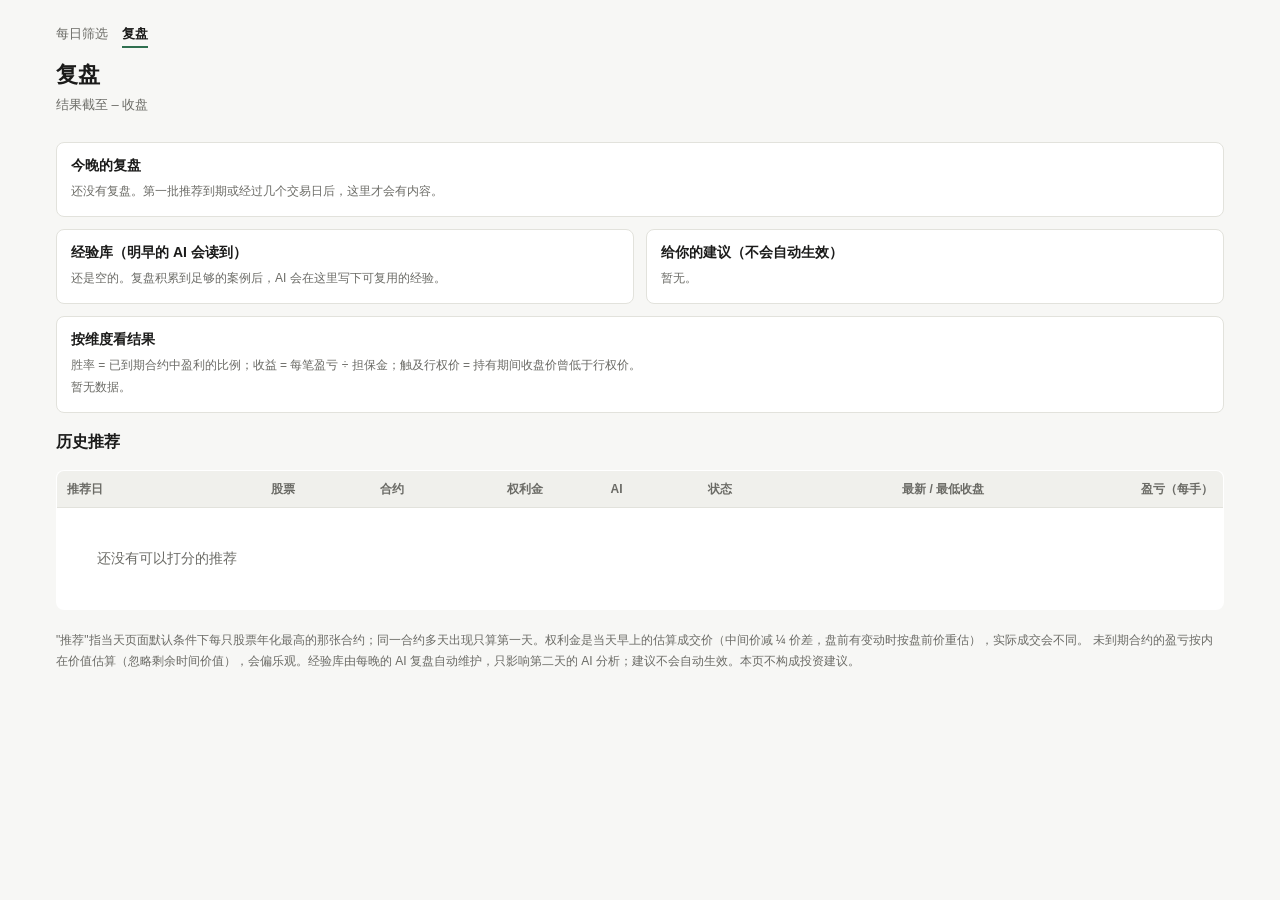
==== site/review.html @ 840d0fed "Nightly self-review (dreaming), outcome tracking, review page; conservative fills, delta-band contra" ====
<!doctype html>
<html lang="zh-CN">
<head>
<meta charset="utf-8">
<meta name="viewport" content="width=device-width, initial-scale=1">
<title>Sell Put 复盘</title>
<link rel="stylesheet" href="style.css">
</head>
<body>
<main>
  <nav class="nav"><a href="./">每日筛选</a><a href="review.html" class="on">复盘</a></nav>
  <h1>复盘</h1>
  <div class="sub" id="sub">加载中…</div>
  <div class="stats" id="stats"></div>
  <div class="card" id="summary"></div>
  <div class="grid2">
    <div class="card" id="lessons"></div>
    <div class="card" id="suggestions"></div>
  </div>
  <div class="card"><h3>按维度看结果</h3><div class="small">胜率 = 已到期合约中盈利的比例；收益 = 每笔盈亏 ÷ 担保金；触及行权价 = 持有期间收盘价曾低于行权价。</div><div id="buckets"></div></div>
  <h3>历史推荐</h3>
  <table class="cards">
    <thead><tr><th>推荐日</th><th>股票</th><th>合约</th><th>权利金</th><th>AI</th><th>状态</th><th>最新 / 最低收盘</th><th>盈亏（每手）</th></tr></thead>
    <tbody id="recs"></tbody>
  </table>
  <footer>
    "推荐"指当天页面默认条件下每只股票年化最高的那张合约；同一合约多天出现只算第一天。权利金是当天早上的估算成交价（中间价减 ¼ 价差，盘前有变动时按盘前价重估），实际成交会不同。
    未到期合约的盈亏按内在价值估算（忽略剩余时间价值），会偏乐观。经验库由每晚的 AI 复盘自动维护，只影响第二天的 AI 分析；建议不会自动生效。本页不构成投资建议。
  </footer>
</main>
<script>
const $ = (id) => document.getElementById(id);
const pct = (x, d = 1) => x == null ? "–" : (x * 100).toFixed(d) + "%";
const usd = (x) => x == null ? "–" : (x < 0 ? "-$" : "$") + Math.abs(x).toFixed(0);
const esc = (s) => String(s ?? "").replace(/[&<>"']/g, (c) => ({ "&": "&amp;", "<": "&lt;", ">": "&gt;", '"': "&quot;", "'": "&#39;" }[c]));
const STATUS = {
  expired_worthless: ["到期作废（赚满）", "pos"], assigned: ["被行权", "neg"],
  otm: ["进行中 · 在行权价上方", ""], below_strike: ["进行中 · 跌破行权价", "neg"], below_breakeven: ["进行中 · 跌破盈亏平衡", "neg"],
};

async function getJson(url) {
  const r = await fetch(url, { cache: "no-store" });
  if (!r.ok) throw new Error(url + " " + r.status);
  return r.json();
}

function render(rv, dr) {
  const o = rv?.overall;
  $("sub").textContent = `结果截至 ${rv?.as_of ?? "–"} 收盘` + (dr?.generated_at ? ` · AI 复盘于 ${dr.generated_at.replace("T", " ")}（美东）` : "");
  $("stats").innerHTML = o ? [
    [o.n, "推荐合约"], [o.closed, "已到期"], [pct(o.win_rate, 0), "胜率"], [pct(o.assigned_rate, 0), "被行权率"],
    [pct(o.avg_return, 2), "平均收益 / 笔"], [pct(o.touched_rate, 0), "曾触及行权价"], [o.open_below_strike, "未到期且在行权价下"],
  ].map(([v, l]) => `<div class="stat"><b>${v}</b><span>${l}</span></div>`).join("") : "";

  const spend = dr?.spend ? `<span class="small">（AI 花费约 $${dr.spend.usd.toFixed(2)}，搜索 ${dr.spend.searches} 次）</span>` : "";
  $("summary").innerHTML = `<h3>今晚的复盘 ${spend}</h3>` +
    (dr?.review_summary ? `<p>${esc(dr.review_summary)}</p>` : `<p class="small">${esc(dr?.error || "还没有复盘。第一批推荐到期或经过几个交易日后，这里才会有内容。")}</p>`);

  const lessons = dr?.lessons || [];
  $("lessons").innerHTML = `<h3>经验库（明早的 AI 会读到）</h3>` + (lessons.length
    ? lessons.map((l) => `<div class="lesson"><span class="tag st-${esc(l.status)}">${esc(l.status)}</span> <span class="small">置信度 ${esc(l.confidence)}</span><div>${esc(l.lesson)}</div><div class="small">依据：${esc(l.evidence)}</div></div>`).join("")
    : `<p class="small">还是空的。复盘积累到足够的案例后，AI 会在这里写下可复用的经验。</p>`);

  const sug = dr?.suggestions || [];
  $("suggestions").innerHTML = `<h3>给你的建议（不会自动生效）</h3>` + (sug.length
    ? `<ul>${sug.map((s) => `<li><span class="tag rd">${esc(s.kind)}</span> ${esc(s.change)}<div class="small">${esc(s.reason)}</div></li>`).join("")}</ul>`
    : `<p class="small">暂无。</p>`);

  const b = rv?.buckets || {};
  $("buckets").innerHTML = Object.entries(b).filter(([, rows]) => rows.length).map(([name, rows]) => `
    <div class="scroll"><table class="mini" style="margin-top:10px"><thead><tr><th>${esc(name)}</th><th>笔数</th><th>已到期</th><th>胜率</th><th>被行权率</th><th>平均收益</th><th>触及行权价</th></tr></thead><tbody>
    ${rows.map((r) => `<tr><td>${esc(r.key)}</td><td>${r.n}</td><td>${r.closed}</td><td>${pct(r.win_rate, 0)}</td><td>${pct(r.assigned_rate, 0)}</td><td>${pct(r.avg_return, 2)}</td><td>${pct(r.touched_rate, 0)}</td></tr>`).join("")}
    </tbody></table></div>`).join("") || `<p class="small">暂无数据。</p>`;

  const recs = rv?.recs || [];
  const cols = ["推荐日", "股票", "合约", "权利金", "AI", "状态", "最新 / 最低收盘", "盈亏（每手）"];
  $("recs").innerHTML = recs.length ? recs.map((r) => {
    const [label, cls] = STATUS[r.status] || [r.status, ""];
    const pnl = r.pnl ?? r.pnl_est;
    const cells = [
      r.date.slice(5), `<span class="tk">${esc(r.ticker)}</span> <span class="small">${esc(r.source)}</span>`,
      `${r.expiry.slice(5)} 到期 · $${r.strike}`, `$${r.premium.toFixed(2)} <span class="small">年化 ${pct(r.annualized, 0)}</span>`,
      r.ai_risk ? `<span class="tag g-${esc(r.ai_grade)}">${esc(r.ai_grade)}</span> <span class="tag r-${esc(r.ai_risk)}">${esc(r.ai_risk)}</span>` : "–",
      `<span class="${cls}">${label}</span>${r.touched_strike && r.status !== "assigned" ? ' <span class="tag earn">曾触及</span>' : ""}`,
      `$${r.last_close} <span class="small">/ $${r.min_close}</span>`,
      `<span class="${pnl > 0 ? "pos" : pnl < 0 ? "neg" : ""}">${usd(pnl)}</span>${r.pnl == null ? ' <span class="small">估</span>' : ""}`,
    ];
    return `<tr class="row">${cells.map((v, i) => `<td data-label="${cols[i]}"><span>${v}</span></td>`).join("")}</tr>`;
  }).join("") : `<tr><td colspan="8" class="empty">还没有可以打分的推荐</td></tr>`;
}

(async () => {
  const [rv, dr] = await Promise.all([getJson("data/review.json").catch(() => null), getJson("data/dream.json").catch(() => null)]);
  render(rv, dr);
})();
</script>
</body>
</html>
---- site/style.css ----
:root {
  --bg: #f7f7f5; --surface: #ffffff; --surface-2: #f0f0ec; --text: #1b1b1a; --muted: #6b6b66;
  --border: #e2e2dc; --accent: #2f6f4f; --accent-soft: #e3efe8;
  --warn: #9a5b00; --warn-soft: #fbefd9; --bad: #a33a2b; --bad-soft: #f8e1dd; --good: #2f6f4f; --good-soft: #e3efe8;
}
@media (prefers-color-scheme: dark) {
  :root:not([data-theme="light"]) {
    --bg: #141413; --surface: #1d1d1b; --surface-2: #262624; --text: #ecece8; --muted: #9a9a93;
    --border: #33332f; --accent: #7cc49b; --accent-soft: #1f3328;
    --warn: #f0b45c; --warn-soft: #3a2c14; --bad: #ef8a7a; --bad-soft: #3d1f1a; --good: #7cc49b; --good-soft: #1f3328;
  }
}
* { box-sizing: border-box; }
body { margin: 0; background: var(--bg); color: var(--text); font: 14px/1.5 -apple-system, BlinkMacSystemFont, "PingFang SC", "Segoe UI", "Microsoft YaHei", sans-serif; }
main { max-width: 1200px; margin: 0 auto; padding: 24px 16px 48px; }
h1 { font-size: 22px; margin: 0 0 4px; }
.sub { color: var(--muted); font-size: 13px; }
.stats { display: flex; gap: 8px; flex-wrap: wrap; margin: 14px 0; }
.stat { background: var(--surface); border: 1px solid var(--border); border-radius: 8px; padding: 8px 12px; }
.stat b { display: block; font-size: 18px; font-variant-numeric: tabular-nums; }
.stat span { color: var(--muted); font-size: 12px; }
.controls { display: flex; gap: 12px; flex-wrap: wrap; align-items: center; background: var(--surface); border: 1px solid var(--border); border-radius: 8px; padding: 10px 12px; margin-bottom: 12px; }
.controls label { display: flex; gap: 6px; align-items: center; color: var(--muted); font-size: 13px; }
input.num { width: 58px; background: var(--surface-2); color: var(--text); border: 1px solid var(--border); border-radius: 6px; padding: 3px 6px; font: inherit; }
input.num.wide { width: 84px; }
button { background: var(--surface-2); color: var(--text); border: 1px solid var(--border); border-radius: 6px; padding: 4px 10px; font: inherit; cursor: pointer; }
select { background: var(--surface-2); color: var(--text); border: 1px solid var(--border); border-radius: 6px; padding: 4px 6px; font: inherit; }
.notice { background: var(--warn-soft); color: var(--warn); border-radius: 8px; padding: 8px 12px; margin-bottom: 12px; font-size: 13px; }
table { width: 100%; border-collapse: collapse; background: var(--surface); border: 1px solid var(--border); border-radius: 8px; overflow: hidden; }
th, td { padding: 9px 10px; text-align: right; border-bottom: 1px solid var(--border); white-space: nowrap; font-variant-numeric: tabular-nums; }
th { font-size: 12px; color: var(--muted); font-weight: 600; background: var(--surface-2); cursor: pointer; user-select: none; }
th:first-child, td:first-child { text-align: left; }
th.sorted::after { content: " ▾"; }
tr.row { cursor: pointer; }
tr.row:hover { background: var(--surface-2); }
.tk { font-weight: 700; }
.nm { color: var(--muted); font-size: 12px; max-width: 180px; overflow: hidden; text-overflow: ellipsis; display: block; }
.small { color: var(--muted); font-size: 12px; }
.ann { font-weight: 700; color: var(--accent); }
.tag { display: inline-block; border-radius: 999px; padding: 1px 8px; font-size: 12px; font-weight: 600; }
.r-低 { background: var(--good-soft); color: var(--good); }
.r-中 { background: var(--warn-soft); color: var(--warn); }
.r-高 { background: var(--bad-soft); color: var(--bad); }
.g-A { background: var(--good-soft); color: var(--good); }
.g-B { background: var(--surface-2); color: var(--text); border: 1px solid var(--border); }
.g-C { background: var(--bad-soft); color: var(--bad); }
.earn { background: var(--warn-soft); color: var(--warn); }
.gap-down { background: var(--bad-soft); color: var(--bad); }
.gap-up { background: var(--good-soft); color: var(--good); }
tr.detail td { white-space: normal; text-align: left; background: var(--surface-2); padding: 14px 16px; }
.detail-grid { display: grid; grid-template-columns: 1.4fr 1fr; gap: 18px; }
.detail h4 { margin: 0 0 6px; font-size: 13px; }
.detail ul { margin: 4px 0 10px; padding-left: 18px; }
.chips { display: flex; flex-wrap: wrap; gap: 6px; margin-bottom: 10px; }
.chip { background: var(--surface); border: 1px solid var(--border); border-radius: 6px; padding: 2px 8px; font-size: 12px; }
.mini { width: 100%; border: none; background: transparent; }
.mini th, .mini td { padding: 4px 6px; font-size: 12px; background: transparent; cursor: default; white-space: nowrap; }
.empty { text-align: center; color: var(--muted); padding: 40px; }
.rd { background: var(--accent-soft); color: var(--accent); margin-left: 6px; font-weight: 600; }
#reddit { margin-top: 18px; background: var(--surface); border: 1px solid var(--border); border-radius: 8px; padding: 12px 14px; }
#reddit h3 { margin: 0 0 4px; font-size: 14px; }
#reddit .chips { margin: 8px 0 0; }
.src { padding-left: 18px; font-size: 13px; }
.src a { color: var(--accent); }
.chip.in { border-color: var(--accent); color: var(--accent); font-weight: 600; }
.chip .why { color: var(--muted); }
footer { color: var(--muted); font-size: 12px; margin-top: 20px; line-height: 1.7; }
.scroll { overflow-x: auto; }
@media (max-width: 760px) {
  table.cards > thead { display: none; }
  table.cards, table.cards > tbody, table.cards > tbody > tr, table.cards > tbody > tr > td { display: block; width: 100%; }
  table.cards { border: none; background: transparent; }
  tr.row { background: var(--surface); border: 1px solid var(--border); border-radius: 8px; margin-top: 10px; padding: 6px 0; }
  table.cards tr.row > td { display: flex; justify-content: space-between; border: none; padding: 3px 12px; white-space: normal; }
  tr.row > td::before { content: attr(data-label); color: var(--muted); font-size: 12px; }
  tr.row > td > span { text-align: right; }
  tr.row > td:first-child { display: block; padding-bottom: 6px; }
  tr.row > td:first-child > span { text-align: left; }
  tr.row > td:first-child::before { content: none; }
  tr.detail > td { border: 1px solid var(--border); border-top: none; border-radius: 0 0 8px 8px; margin-top: -4px; }
  .detail-grid { grid-template-columns: 1fr; }
  .nm { max-width: none; }
}
.nav { display: flex; gap: 14px; margin-bottom: 10px; font-size: 13px; }
.nav a { color: var(--muted); text-decoration: none; padding-bottom: 2px; }
.nav a.on { color: var(--text); font-weight: 600; border-bottom: 2px solid var(--accent); }
.card { background: var(--surface); border: 1px solid var(--border); border-radius: 8px; padding: 12px 14px; margin-bottom: 12px; }
.card h3 { margin: 0 0 6px; font-size: 14px; }
.card p { margin: 4px 0; }
.lesson { padding: 6px 0; border-bottom: 1px solid var(--border); }
.lesson:last-child { border-bottom: none; }
.st-已验证 { background: var(--good-soft); color: var(--good); }
.st-假设 { background: var(--warn-soft); color: var(--warn); }
.st-已推翻 { background: var(--bad-soft); color: var(--bad); }
.pos { color: var(--good); font-weight: 600; }
.neg { color: var(--bad); font-weight: 600; }
.grid2 { display: grid; grid-template-columns: repeat(auto-fit, minmax(320px, 1fr)); gap: 12px; }
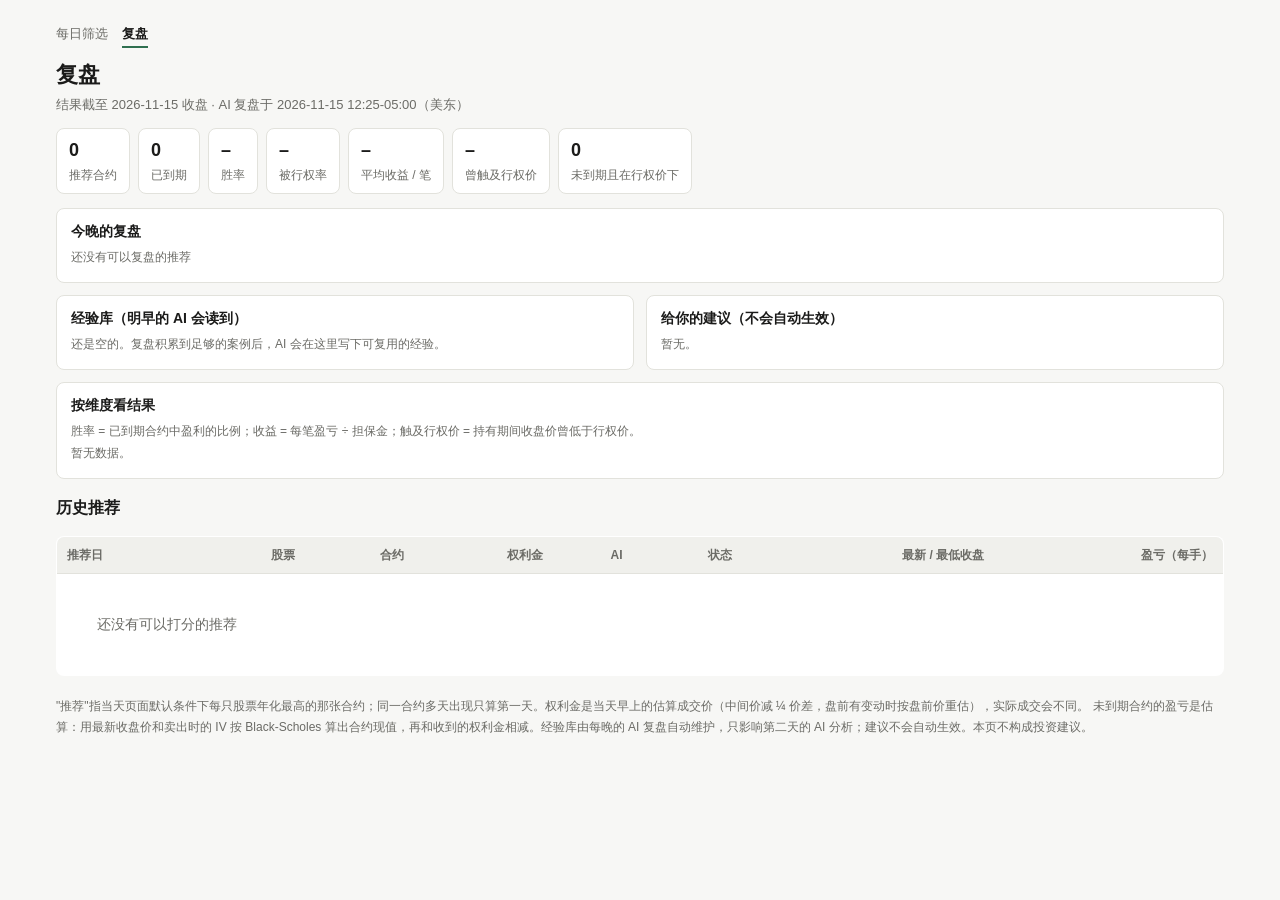
==== commit 2f7ea630: "Survive late/missing GitHub cron: time-window and closed-session dedup in code, external trigger wit" ====
--- a/site/review.html
+++ b/site/review.html
@@ -25,7 +25,7 @@
   </table>
   <footer>
     "推荐"指当天页面默认条件下每只股票年化最高的那张合约；同一合约多天出现只算第一天。权利金是当天早上的估算成交价（中间价减 ¼ 价差，盘前有变动时按盘前价重估），实际成交会不同。
-    未到期合约的盈亏按内在价值估算（忽略剩余时间价值），会偏乐观。经验库由每晚的 AI 复盘自动维护，只影响第二天的 AI 分析；建议不会自动生效。本页不构成投资建议。
+    未到期合约的盈亏是估算：用最新收盘价和卖出时的 IV 按 Black-Scholes 算出合约现值，再和收到的权利金相减。经验库由每晚的 AI 复盘自动维护，只影响第二天的 AI 分析；建议不会自动生效。本页不构成投资建议。
   </footer>
 </main>
 <script>
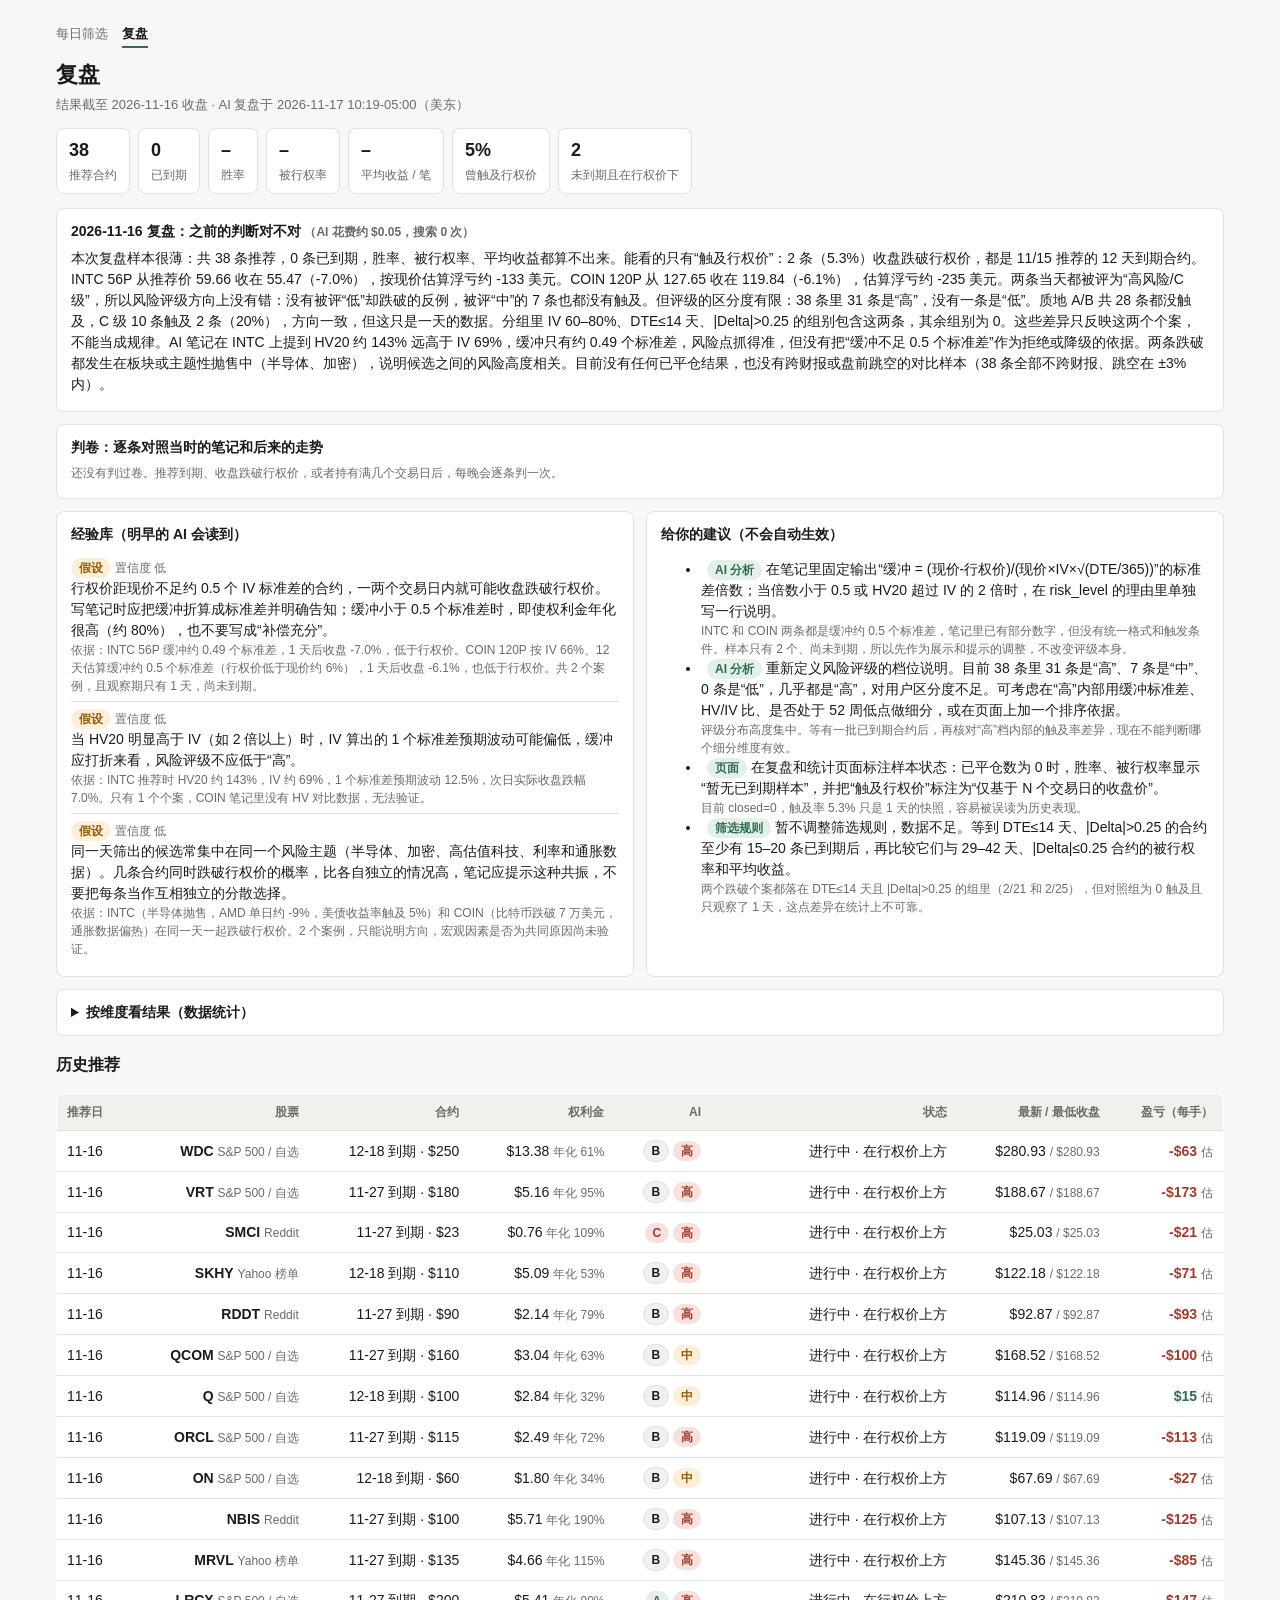
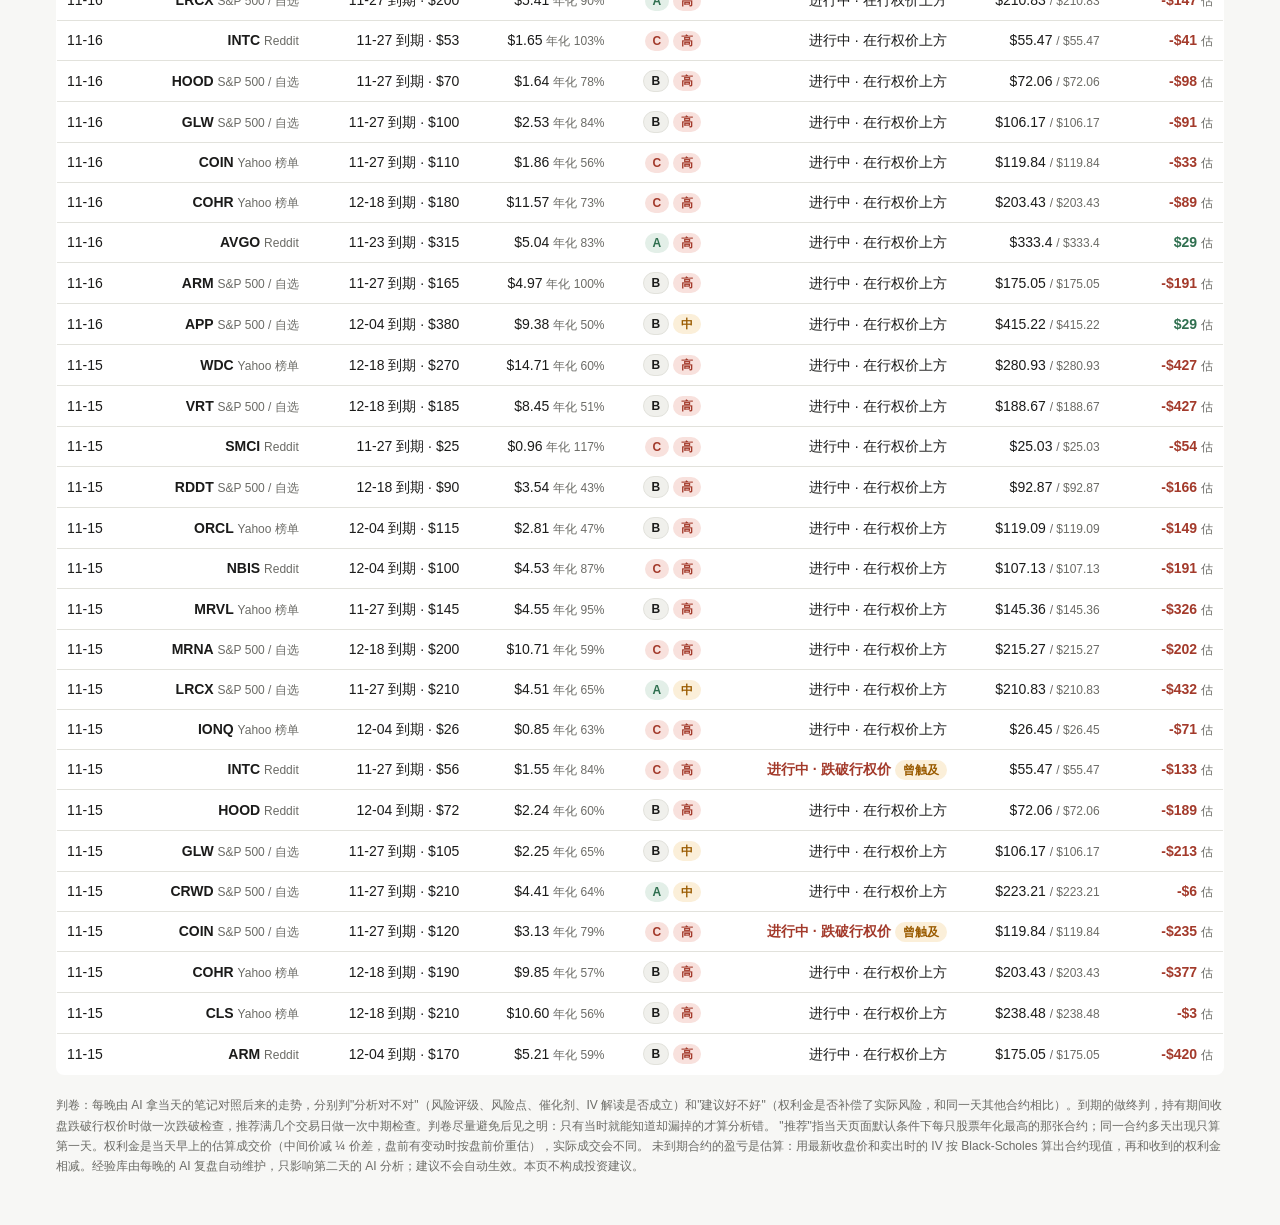
==== commit 217be60e: "Nightly review grades past notes: was the analysis right, was the contract a good sell; feed a ticke" ====
--- a/site/review.html
+++ b/site/review.html
@@ -13,17 +13,19 @@
   <div class="sub" id="sub">加载中…</div>
   <div class="stats" id="stats"></div>
   <div class="card" id="summary"></div>
+  <div class="card" id="grades"></div>
   <div class="grid2">
     <div class="card" id="lessons"></div>
     <div class="card" id="suggestions"></div>
   </div>
-  <div class="card"><h3>按维度看结果</h3><div class="small">胜率 = 已到期合约中盈利的比例；收益 = 每笔盈亏 ÷ 担保金；触及行权价 = 持有期间收盘价曾低于行权价。</div><div id="buckets"></div></div>
+  <details class="card"><summary><h3>按维度看结果（数据统计）</h3></summary><div class="small">胜率 = 已到期合约中盈利的比例；收益 = 每笔盈亏 ÷ 担保金；触及行权价 = 持有期间收盘价曾低于行权价。</div><div id="buckets"></div></details>
   <h3>历史推荐</h3>
   <table class="cards">
     <thead><tr><th>推荐日</th><th>股票</th><th>合约</th><th>权利金</th><th>AI</th><th>状态</th><th>最新 / 最低收盘</th><th>盈亏（每手）</th></tr></thead>
     <tbody id="recs"></tbody>
   </table>
   <footer>
+    判卷：每晚由 AI 拿当天的笔记对照后来的走势，分别判"分析对不对"（风险评级、风险点、催化剂、IV 解读是否成立）和"建议好不好"（权利金是否补偿了实际风险，和同一天其他合约相比）。到期的做终判，持有期间收盘跌破行权价时做一次跌破检查，推荐满几个交易日做一次中期检查。判卷尽量避免后见之明：只有当时就能知道却漏掉的才算分析错。
     "推荐"指当天页面默认条件下每只股票年化最高的那张合约；同一合约多天出现只算第一天。权利金是当天早上的估算成交价（中间价减 ¼ 价差，盘前有变动时按盘前价重估），实际成交会不同。
     未到期合约的盈亏是估算：用最新收盘价和卖出时的 IV 按 Black-Scholes 算出合约现值，再和收到的权利金相减。经验库由每晚的 AI 复盘自动维护，只影响第二天的 AI 分析；建议不会自动生效。本页不构成投资建议。
   </footer>
@@ -44,7 +46,39 @@
   return r.json();
 }
 
-function render(rv, dr) {
+const STAGE = { final: "到期终判", stress: "跌破检查", mid: "中期检查" };
+const ORDER = { "错": 0, "部分对": 1, "对": 2, "待定": 3 };
+let showAllGrades = false;
+
+function renderGrades(grades, sb, night) {
+  // one line per contract: its most recent grade
+  const latest = Object.values(Object.fromEntries(grades.map((g) => [g.contract, g])))
+    .sort((a, b) => b.graded_on.localeCompare(a.graded_on) || ORDER[a.verdict] - ORDER[b.verdict] || a.ticker.localeCompare(b.ticker));
+  const row = (label, t) => t?.n ? `<tr><td>${label}</td><td>${t.n}</td>${["对", "部分对", "错", "待定"].map((v) => `<td>${t.verdict[v]}</td>`).join("")}${["好", "一般", "差", "待定"].map((c) => `<td>${t.call[c]}</td>`).join("")}</tr>` : "";
+  const table = sb?.all?.n ? `<div class="scroll"><table class="mini"><thead><tr><th></th><th>条数</th><th>分析对</th><th>部分对</th><th>错</th><th>待定</th><th>建议好</th><th>一般</th><th>差</th><th>待定</th></tr></thead><tbody>
+    ${row("全部", sb.all)}${row("已到期", sb.final)}${["低", "中", "高"].map((k) => row(`当天评${k}风险`, sb.by_risk[k])).join("")}
+    </tbody></table></div>` : "";
+  const shown = showAllGrades ? latest : latest.slice(0, 20);
+  const item = (g) => {
+    const pnl = g.pnl == null ? "" : ` · <span class="${g.pnl > 0 ? "pos" : g.pnl < 0 ? "neg" : ""}">${usd(g.pnl)}</span>${g.pnl_final ? "" : '<span class="small"> 估</span>'}`;
+    const isNew = g.graded_on === night ? ' <span class="tag rd">今晚</span>' : "";
+    return `<div class="lesson">
+      <div><span class="tag v-${esc(g.verdict)}">分析 ${esc(g.verdict)}</span> <span class="tag c-${esc(g.call)}">建议 ${esc(g.call)}</span>
+        <span class="tk">${esc(g.ticker)}</span> <span class="small">${g.date.slice(5)} 推荐 · ${g.expiry.slice(5)} 到期 $${g.strike}P · 当天评${esc(g.ai_risk ?? "–")}风险 · ${STAGE[g.stage] ?? esc(g.stage)}</span>${pnl}${isNew}</div>
+      <div><b>当时说：</b>${esc(g.claim)}</div>
+      <div><b>后来：</b>${esc(g.outcome)}</div>
+      ${g.right && g.right !== "无" ? `<div class="small"><b class="pos">✓</b> ${esc(g.right)}</div>` : ""}
+      ${g.wrong && g.wrong !== "无" ? `<div class="small"><b class="neg">✗</b> ${esc(g.wrong)}${g.knowable ? ' <span class="tag earn">当时可知</span>' : ""}</div>` : ""}
+    </div>`;
+  };
+  $("grades").innerHTML = `<h3>判卷：逐条对照当时的笔记和后来的走势</h3>` + (latest.length
+    ? table + shown.map(item).join("") + (latest.length > 20 ? `<button id="moreGrades">${showAllGrades ? "收起" : `显示全部 ${latest.length} 条`}</button>` : "")
+    : `<p class="small">还没有判过卷。推荐到期、收盘跌破行权价，或者持有满几个交易日后，每晚会逐条判一次。</p>`);
+  const more = $("moreGrades");
+  if (more) more.onclick = () => { showAllGrades = !showAllGrades; renderGrades(grades, sb, night); };
+}
+
+function render(rv, dr, grades) {
   const o = rv?.overall;
   $("sub").textContent = `结果截至 ${rv?.as_of ?? "–"} 收盘` + (dr?.generated_at ? ` · AI 复盘于 ${dr.generated_at.replace("T", " ")}（美东）` : "");
   $("stats").innerHTML = o ? [
@@ -53,8 +87,12 @@
   ].map(([v, l]) => `<div class="stat"><b>${v}</b><span>${l}</span></div>`).join("") : "";
 
   const spend = dr?.spend ? `<span class="small">（AI 花费约 $${dr.spend.usd.toFixed(2)}，搜索 ${dr.spend.searches} 次）</span>` : "";
-  $("summary").innerHTML = `<h3>今晚的复盘 ${spend}</h3>` +
-    (dr?.review_summary ? `<p>${esc(dr.review_summary)}</p>` : `<p class="small">${esc(dr?.error || "还没有复盘。第一批推荐到期或经过几个交易日后，这里才会有内容。")}</p>`);
+  $("summary").innerHTML = `<h3>${esc(dr?.date ?? "")} 复盘：之前的判断对不对 ${spend}</h3>` +
+    (dr?.review_summary ? `<p>${esc(dr.review_summary)}</p>` : "") +
+    (dr?.error ? `<p class="small">${esc(dr.error)}</p>` : "") +
+    (!dr?.review_summary && !dr?.error ? `<p class="small">还没有复盘。推荐到期、跌破行权价或持有几个交易日后，这里才会有内容。</p>` : "");
+
+  renderGrades(grades || [], dr?.scoreboard, dr?.date);
 
   const lessons = dr?.lessons || [];
   $("lessons").innerHTML = `<h3>经验库（明早的 AI 会读到）</h3>` + (lessons.length
@@ -90,8 +128,8 @@
 }
 
 (async () => {
-  const [rv, dr] = await Promise.all([getJson("data/review.json").catch(() => null), getJson("data/dream.json").catch(() => null)]);
-  render(rv, dr);
+  const [rv, dr, grades] = await Promise.all(["review", "dream", "grades"].map((f) => getJson(`data/${f}.json`).catch(() => null)));
+  render(rv, dr, grades);
 })();
 </script>
 </body>
--- a/site/style.css
+++ b/site/style.css
@@ -92,6 +92,14 @@
 .st-已验证 { background: var(--good-soft); color: var(--good); }
 .st-假设 { background: var(--warn-soft); color: var(--warn); }
 .st-已推翻 { background: var(--bad-soft); color: var(--bad); }
+.v-对, .c-好 { background: var(--good-soft); color: var(--good); }
+.v-部分对, .c-一般 { background: var(--warn-soft); color: var(--warn); }
+.v-错, .c-差 { background: var(--bad-soft); color: var(--bad); }
+.v-待定, .c-待定 { background: var(--surface-2); color: var(--muted); border: 1px solid var(--border); }
+#grades .lesson > div { margin: 2px 0; }
+#grades .mini { margin-bottom: 8px; }
+details.card > summary { cursor: pointer; }
+details.card > summary h3 { display: inline; }
 .pos { color: var(--good); font-weight: 600; }
 .neg { color: var(--bad); font-weight: 600; }
 .grid2 { display: grid; grid-template-columns: repeat(auto-fit, minmax(320px, 1fr)); gap: 12px; }
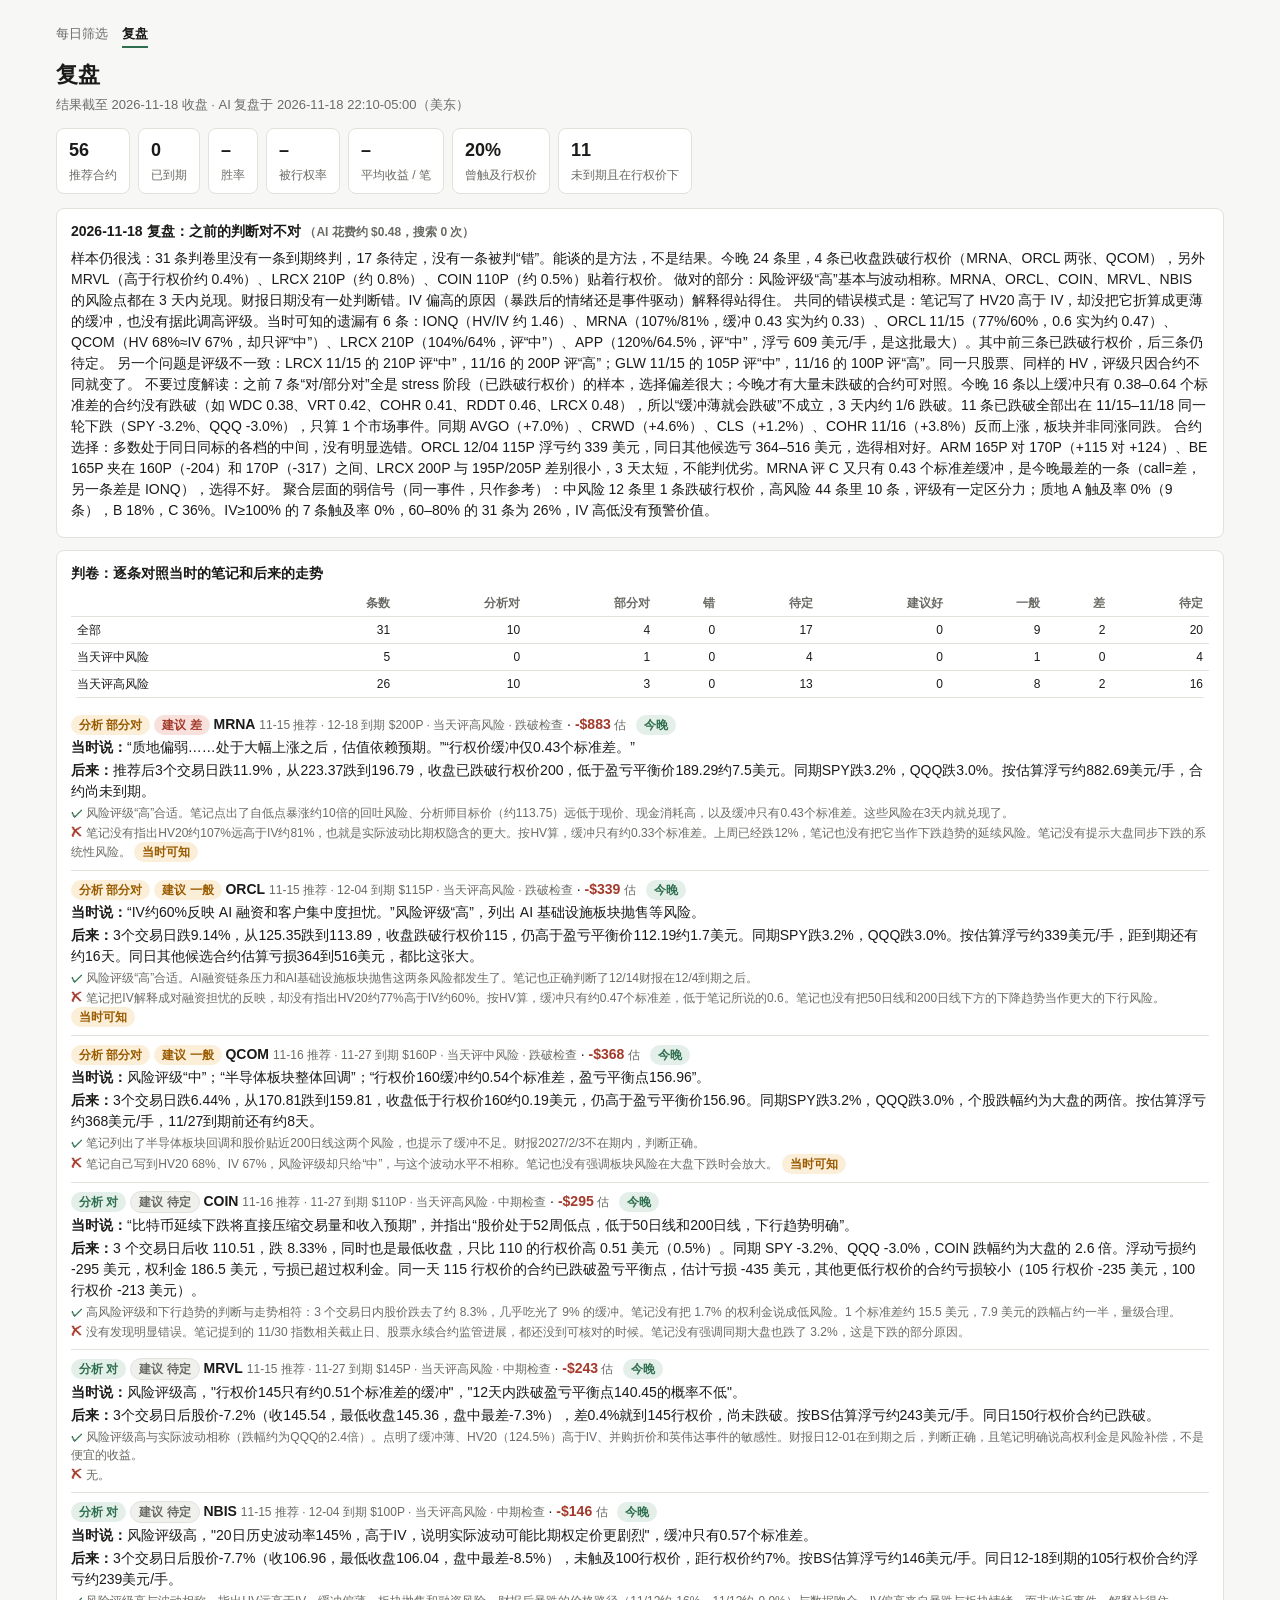
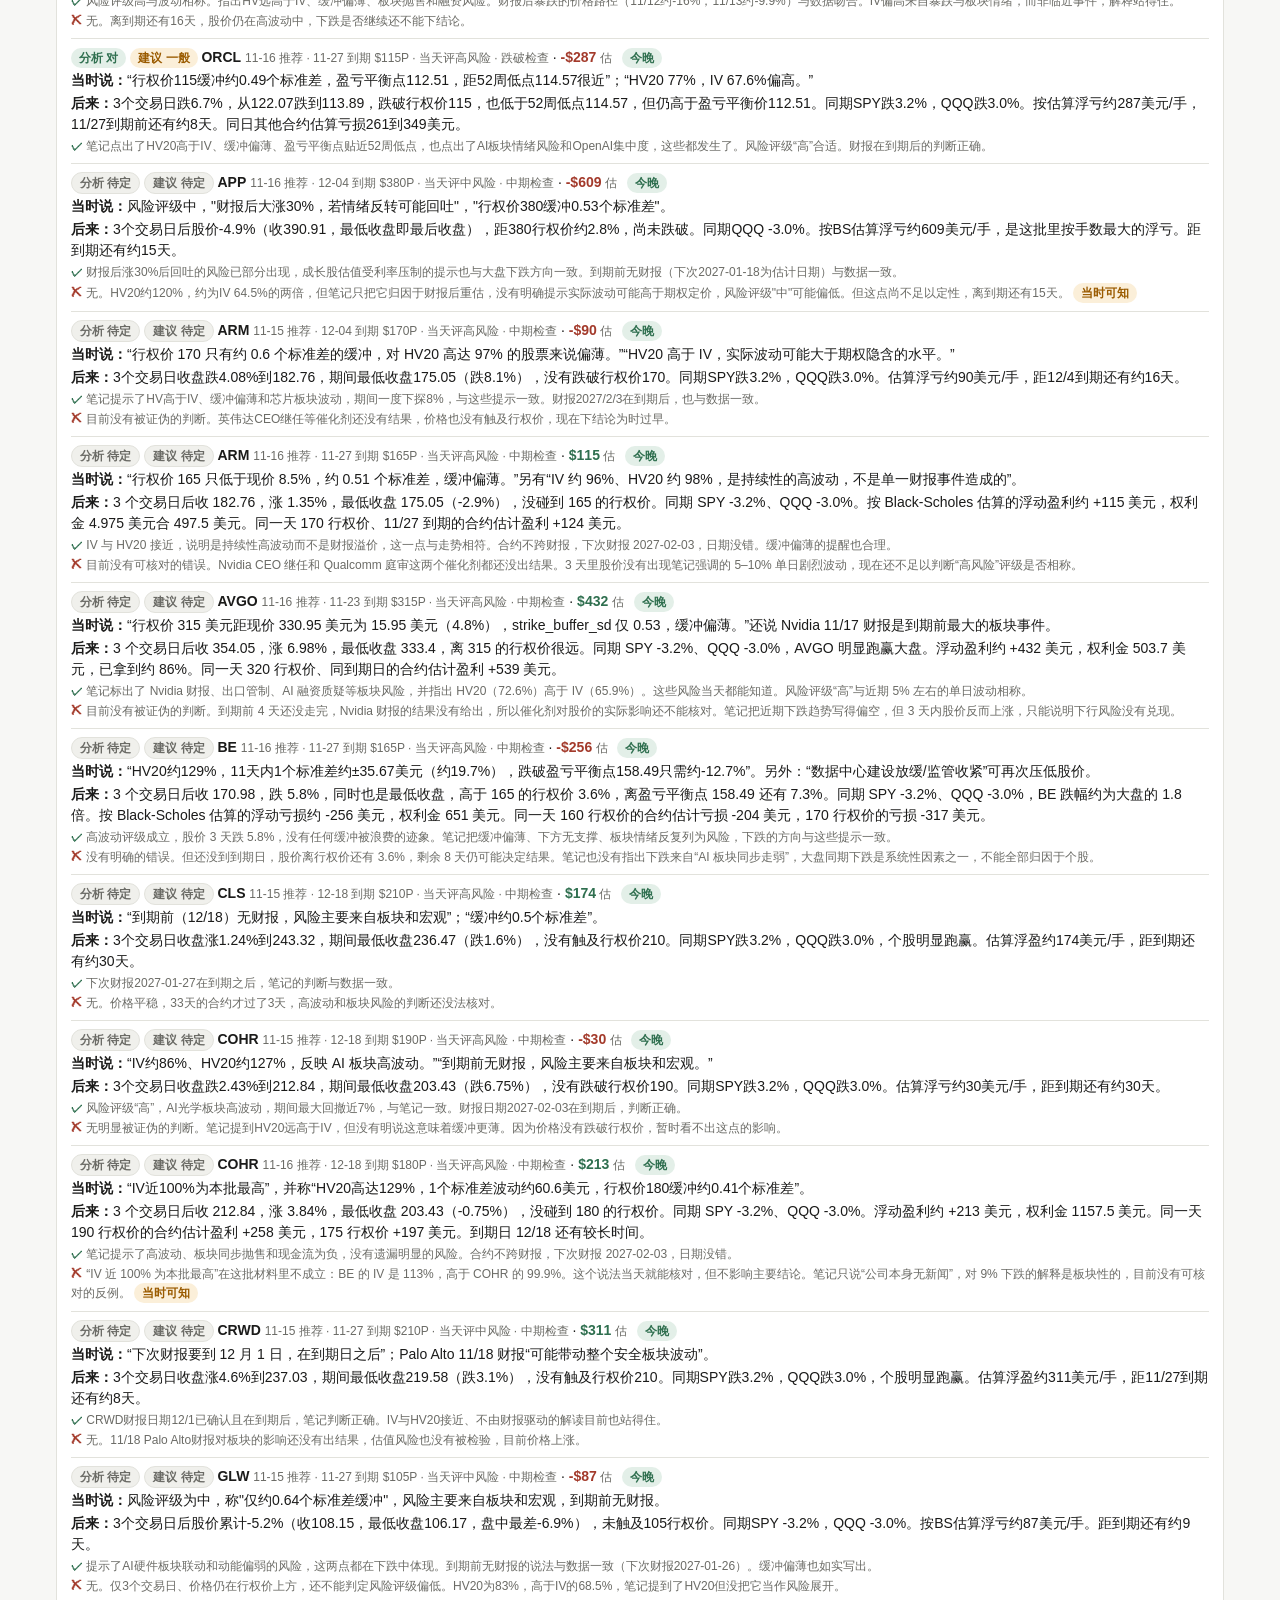
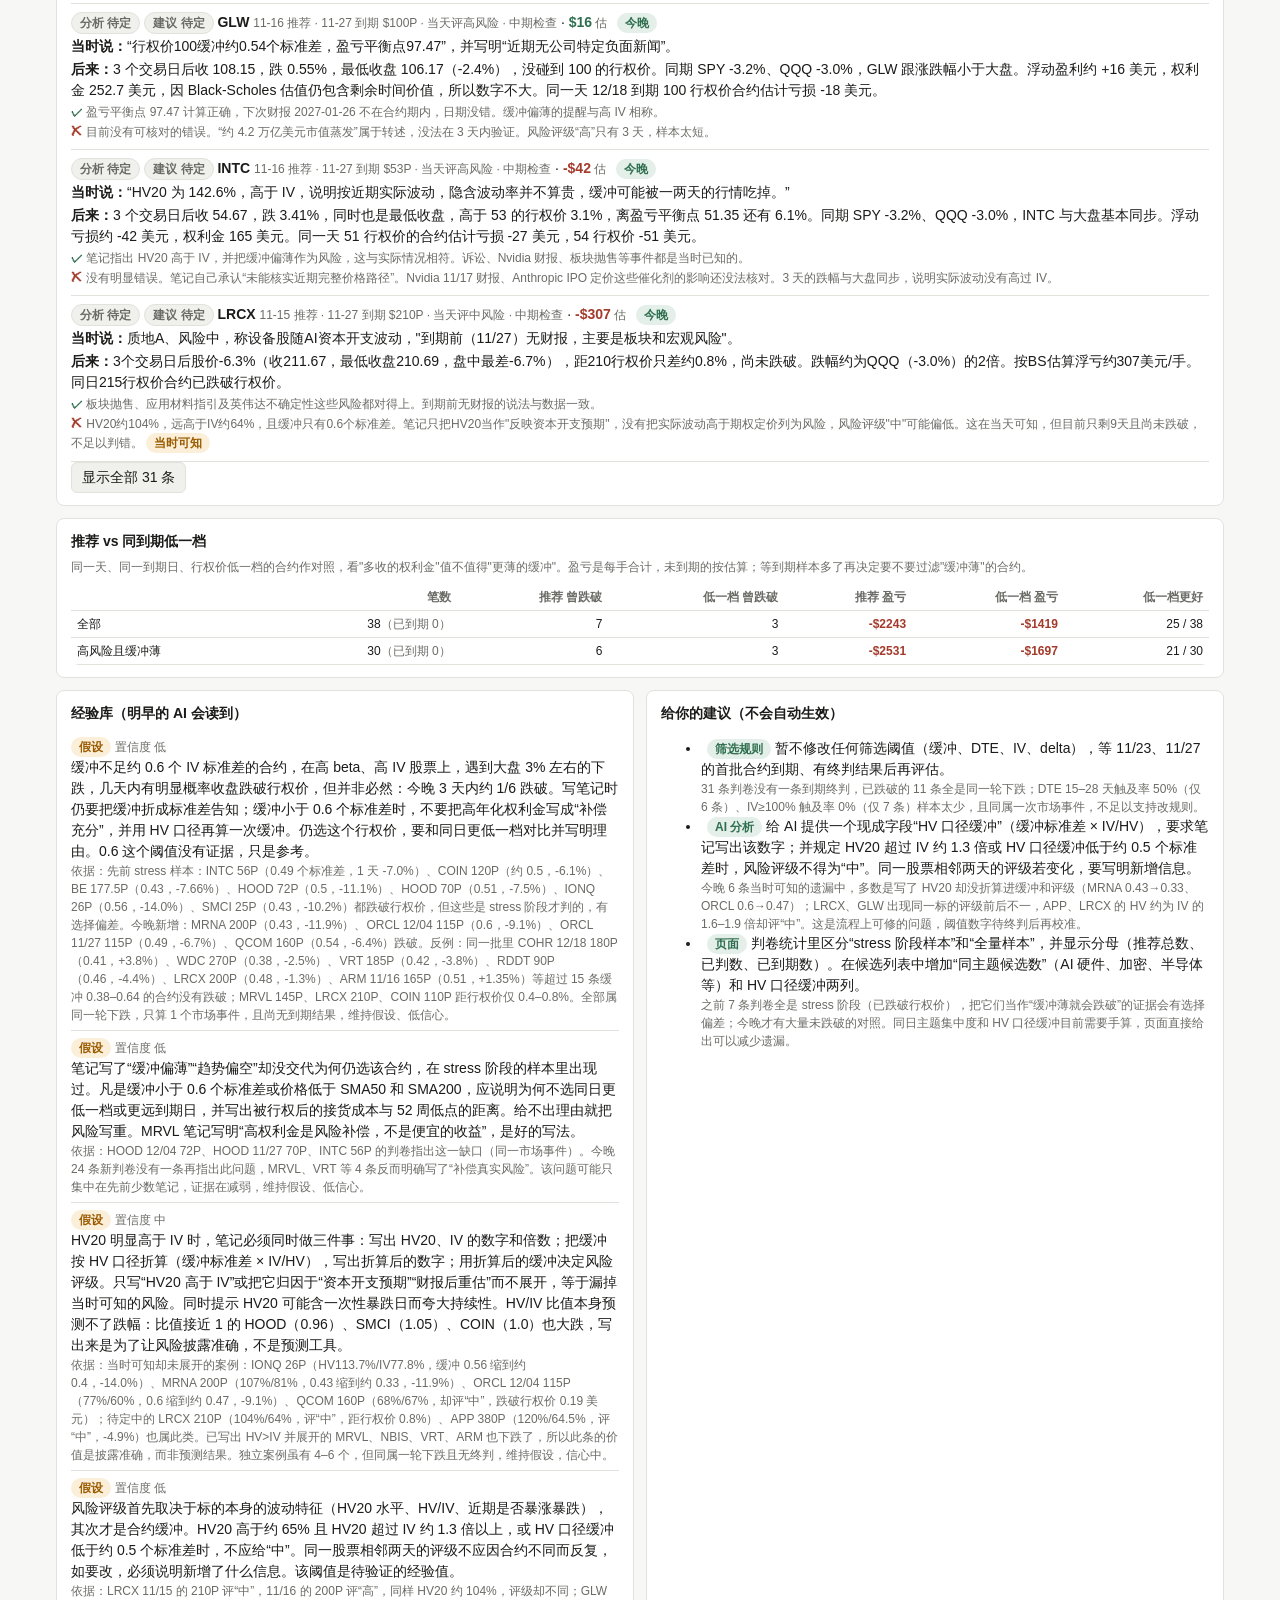
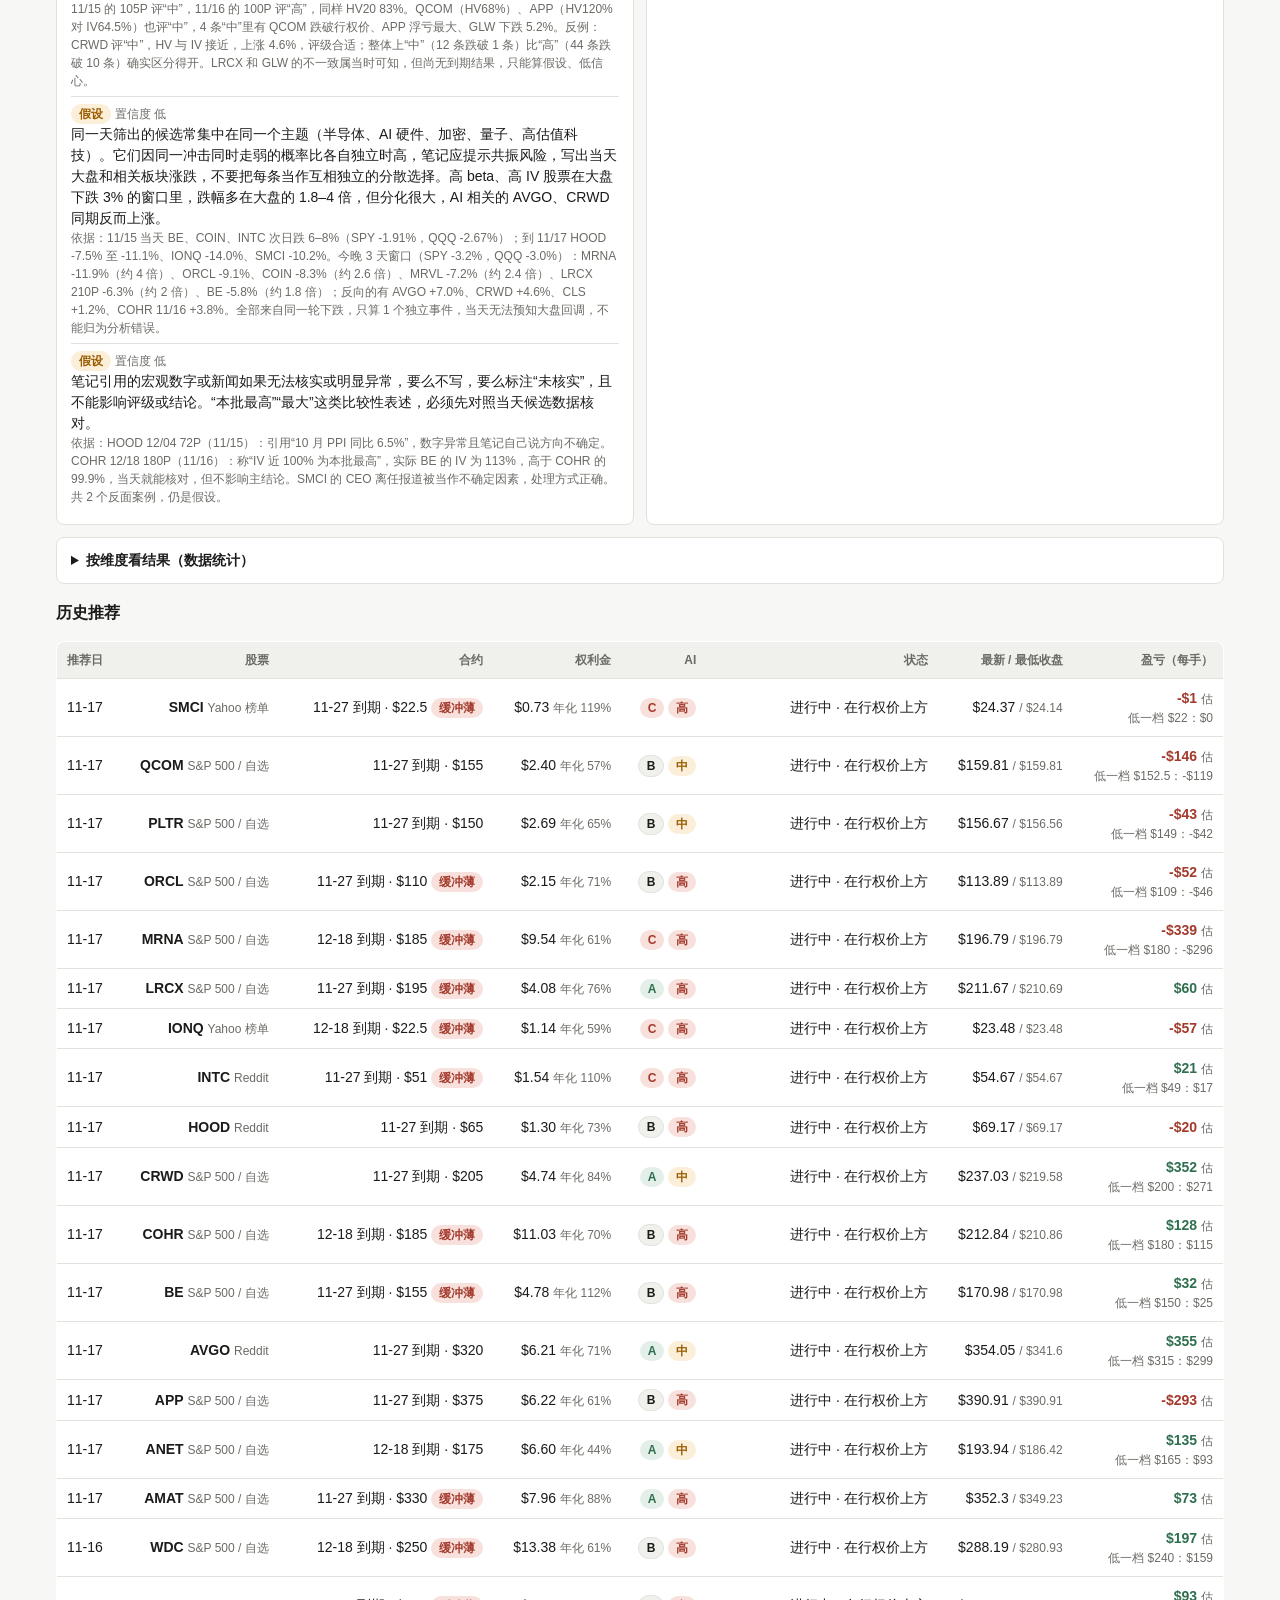
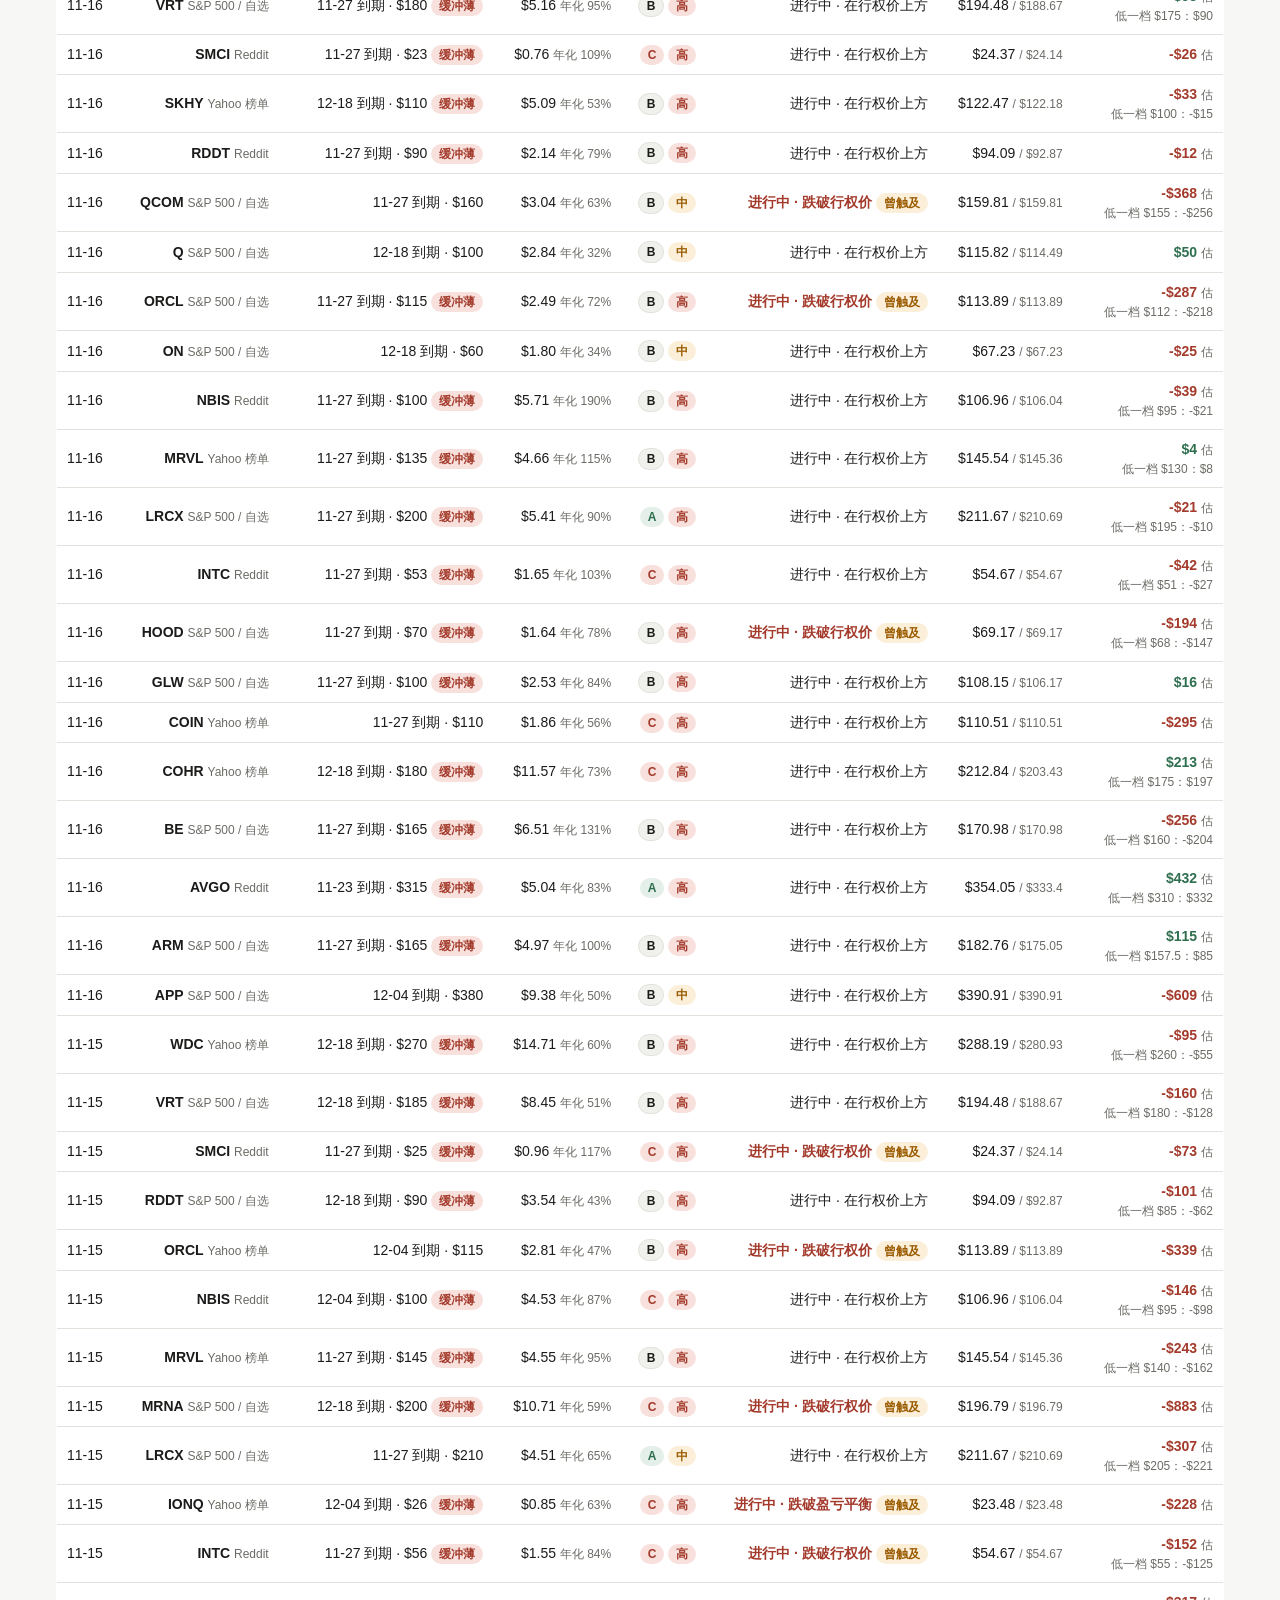
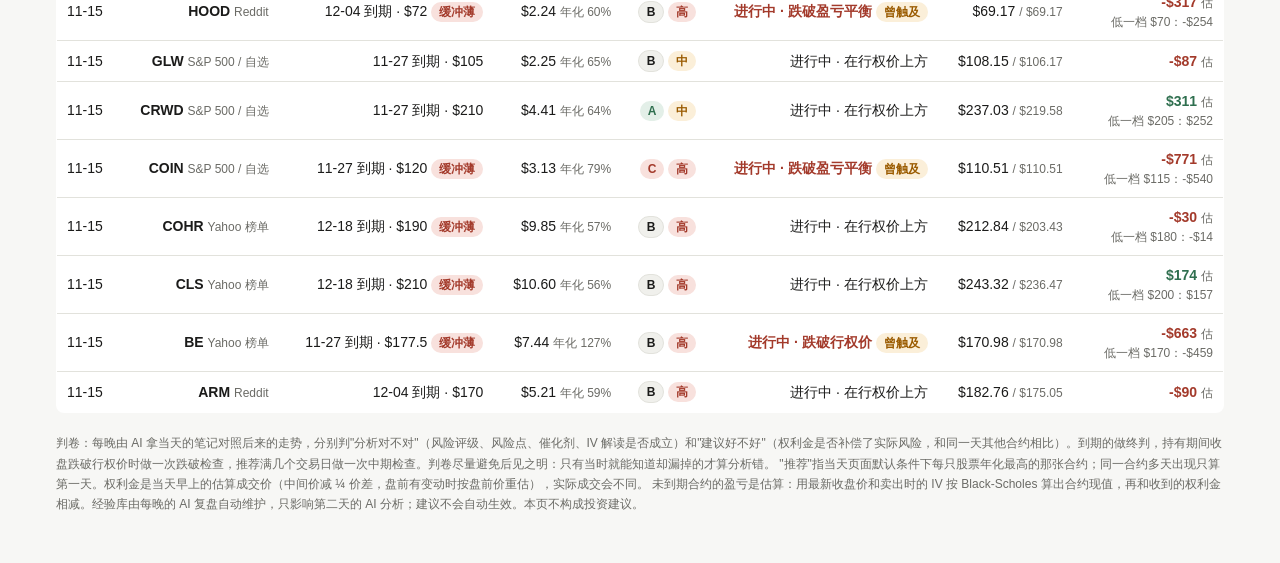
==== commit bacf533e: "Flag thin buffers (high risk, under 0.6 sd) and compare each pick with its same-expiry lower strike " ====
--- a/site/review.html
+++ b/site/review.html
@@ -14,6 +14,7 @@
   <div class="stats" id="stats"></div>
   <div class="card" id="summary"></div>
   <div class="card" id="grades"></div>
+  <div class="card" id="vsalt"></div>
   <div class="grid2">
     <div class="card" id="lessons"></div>
     <div class="card" id="suggestions"></div>
@@ -33,7 +34,7 @@
 <script>
 const $ = (id) => document.getElementById(id);
 const pct = (x, d = 1) => x == null ? "–" : (x * 100).toFixed(d) + "%";
-const usd = (x) => x == null ? "–" : (x < 0 ? "-$" : "$") + Math.abs(x).toFixed(0);
+const usd = (x) => x == null ? "–" : (Math.round(x) < 0 ? "-$" : "$") + Math.abs(Math.round(x));
 const esc = (s) => String(s ?? "").replace(/[&<>"']/g, (c) => ({ "&": "&amp;", "<": "&lt;", ">": "&gt;", '"': "&quot;", "'": "&#39;" }[c]));
 const STATUS = {
   expired_worthless: ["到期作废（赚满）", "pos"], assigned: ["被行权", "neg"],
@@ -94,6 +95,12 @@
 
   renderGrades(grades || [], dr?.scoreboard, dr?.date);
 
+  const va = rv?.vs_alt || {};
+  const vrow = (label, t) => t?.n ? `<tr><td>${label}</td><td>${t.n}<span class="small">（已到期 ${t.closed}）</span></td><td>${t.touched}</td><td>${t.alt_touched}</td><td class="${t.pnl >= 0 ? "pos" : "neg"}">${usd(t.pnl)}</td><td class="${t.alt_pnl >= 0 ? "pos" : "neg"}">${usd(t.alt_pnl)}</td><td>${t.alt_better} / ${t.n}</td></tr>` : "";
+  const vrows = Object.entries(va).map(([k, t]) => vrow(k, t)).join("");
+  $("vsalt").innerHTML = `<h3>推荐 vs 同到期低一档</h3><div class="small">同一天、同一到期日、行权价低一档的合约作对照，看"多收的权利金"值不值得"更薄的缓冲"。盈亏是每手合计，未到期的按估算；等到期样本多了再决定要不要过滤"缓冲薄"的合约。</div>` +
+    (vrows ? `<div class="scroll"><table class="mini" style="margin-top:8px"><thead><tr><th></th><th>笔数</th><th>推荐 曾跌破</th><th>低一档 曾跌破</th><th>推荐 盈亏</th><th>低一档 盈亏</th><th>低一档更好</th></tr></thead><tbody>${vrows}</tbody></table></div>` : `<p class="small">暂无数据。</p>`);
+
   const lessons = dr?.lessons || [];
   $("lessons").innerHTML = `<h3>经验库（明早的 AI 会读到）</h3>` + (lessons.length
     ? lessons.map((l) => `<div class="lesson"><span class="tag st-${esc(l.status)}">${esc(l.status)}</span> <span class="small">置信度 ${esc(l.confidence)}</span><div>${esc(l.lesson)}</div><div class="small">依据：${esc(l.evidence)}</div></div>`).join("")
@@ -117,11 +124,12 @@
     const pnl = r.pnl ?? r.pnl_est;
     const cells = [
       r.date.slice(5), `<span class="tk">${esc(r.ticker)}</span> <span class="small">${esc(r.source)}</span>`,
-      `${r.expiry.slice(5)} 到期 · $${r.strike}`, `$${r.premium.toFixed(2)} <span class="small">年化 ${pct(r.annualized, 0)}</span>`,
+      `${r.expiry.slice(5)} 到期 · $${r.strike}${r.thin ? ' <span class="tag r-高">缓冲薄</span>' : ""}`, `$${r.premium.toFixed(2)} <span class="small">年化 ${pct(r.annualized, 0)}</span>`,
       r.ai_risk ? `<span class="tag g-${esc(r.ai_grade)}">${esc(r.ai_grade)}</span> <span class="tag r-${esc(r.ai_risk)}">${esc(r.ai_risk)}</span>` : "–",
       `<span class="${cls}">${label}</span>${r.touched_strike && r.status !== "assigned" ? ' <span class="tag earn">曾触及</span>' : ""}`,
       `$${r.last_close} <span class="small">/ $${r.min_close}</span>`,
-      `<span class="${pnl > 0 ? "pos" : pnl < 0 ? "neg" : ""}">${usd(pnl)}</span>${r.pnl == null ? ' <span class="small">估</span>' : ""}`,
+      `<span class="${pnl > 0 ? "pos" : pnl < 0 ? "neg" : ""}">${usd(pnl)}</span>${r.pnl == null ? ' <span class="small">估</span>' : ""}` +
+        (r.alt?.pnl != null ? `<div class="small">低一档 $${r.alt.strike}：${usd(r.alt.pnl)}</div>` : ""),
     ];
     return `<tr class="row">${cells.map((v, i) => `<td data-label="${cols[i]}"><span>${v}</span></td>`).join("")}</tr>`;
   }).join("") : `<tr><td colspan="8" class="empty">还没有可以打分的推荐</td></tr>`;
